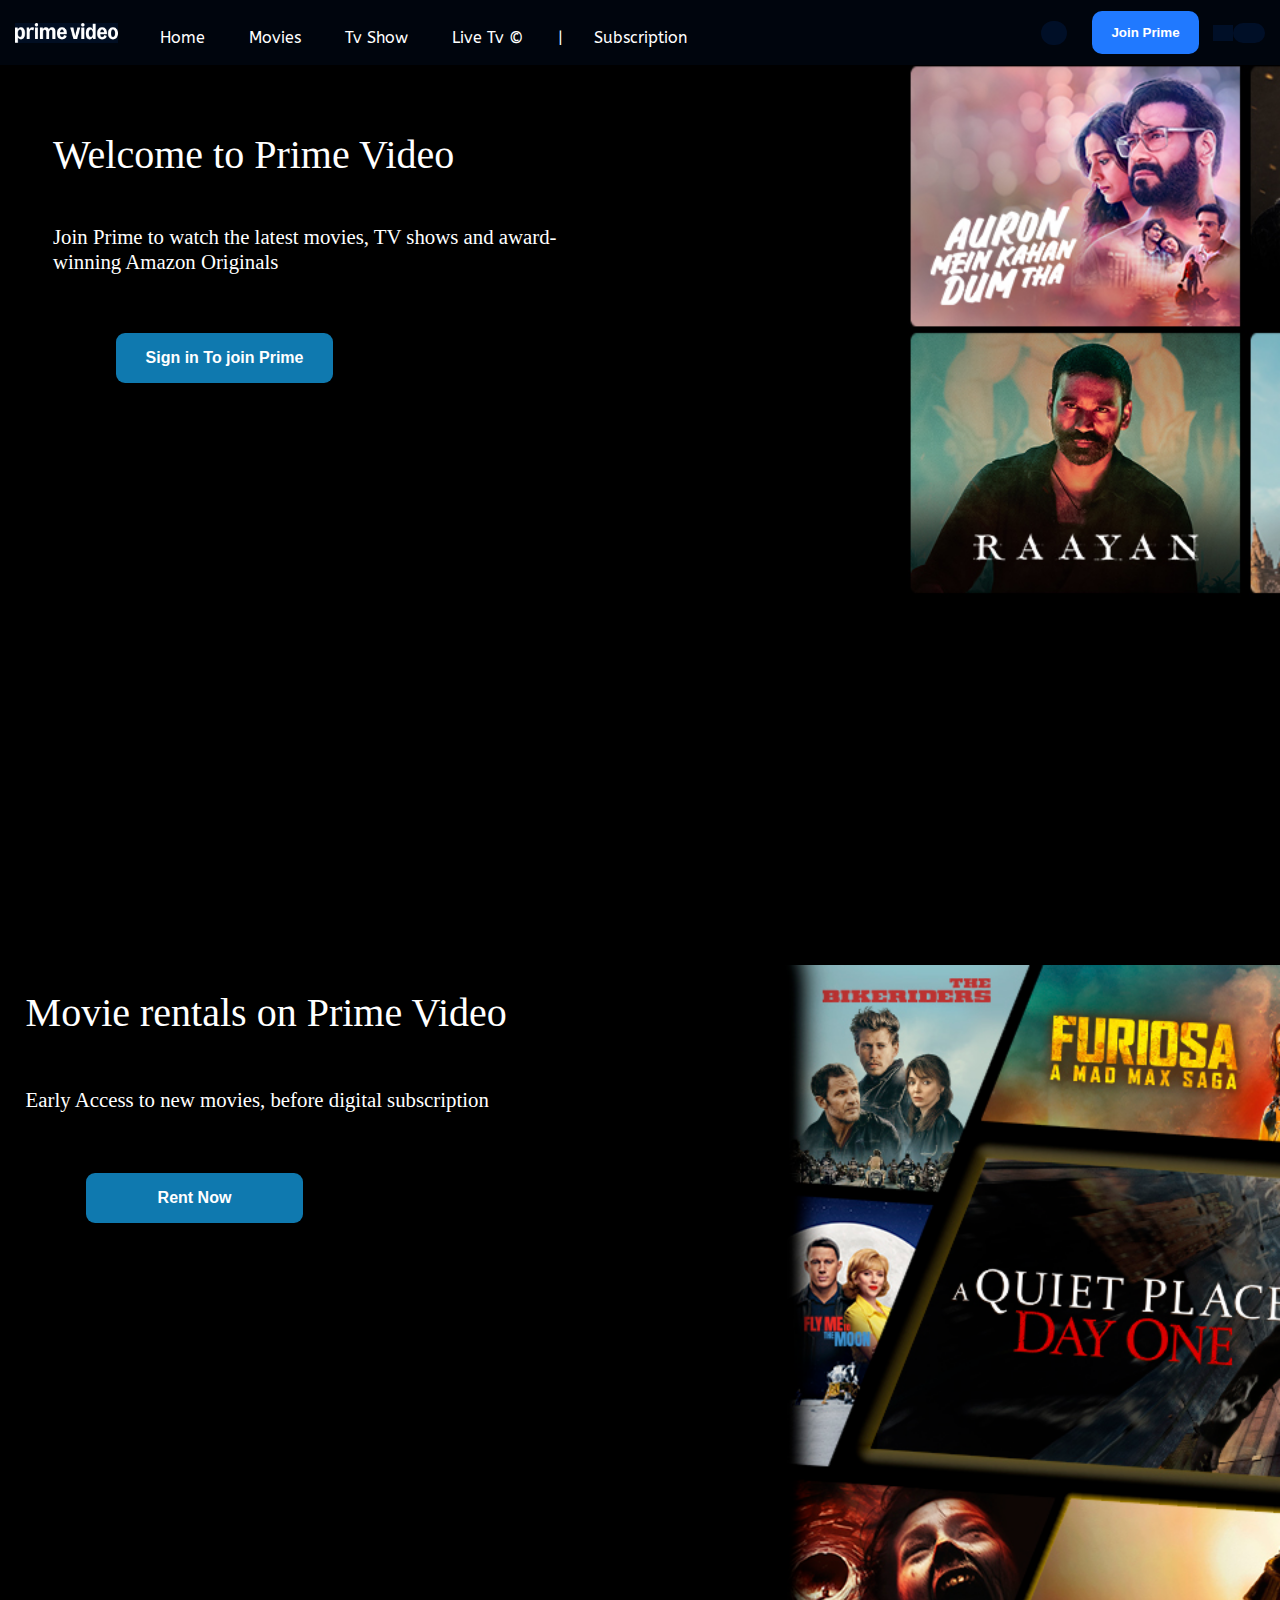
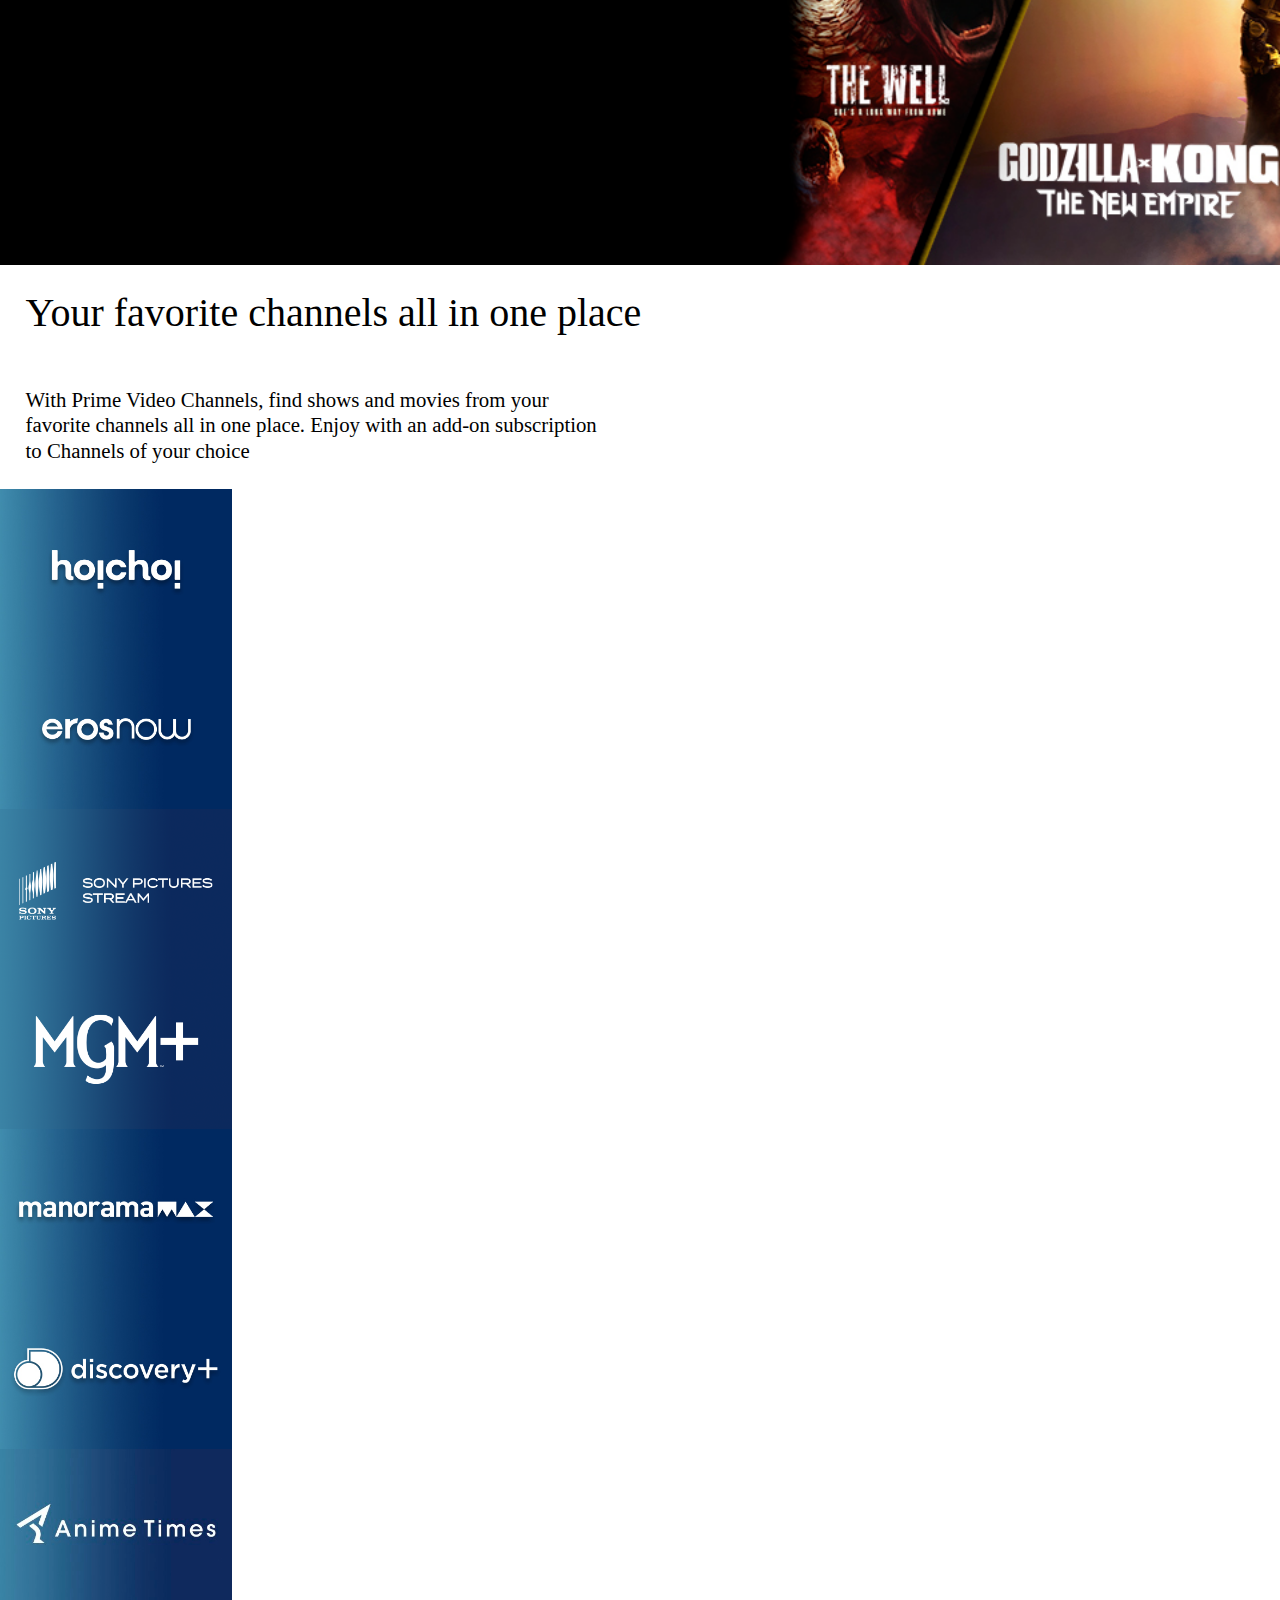
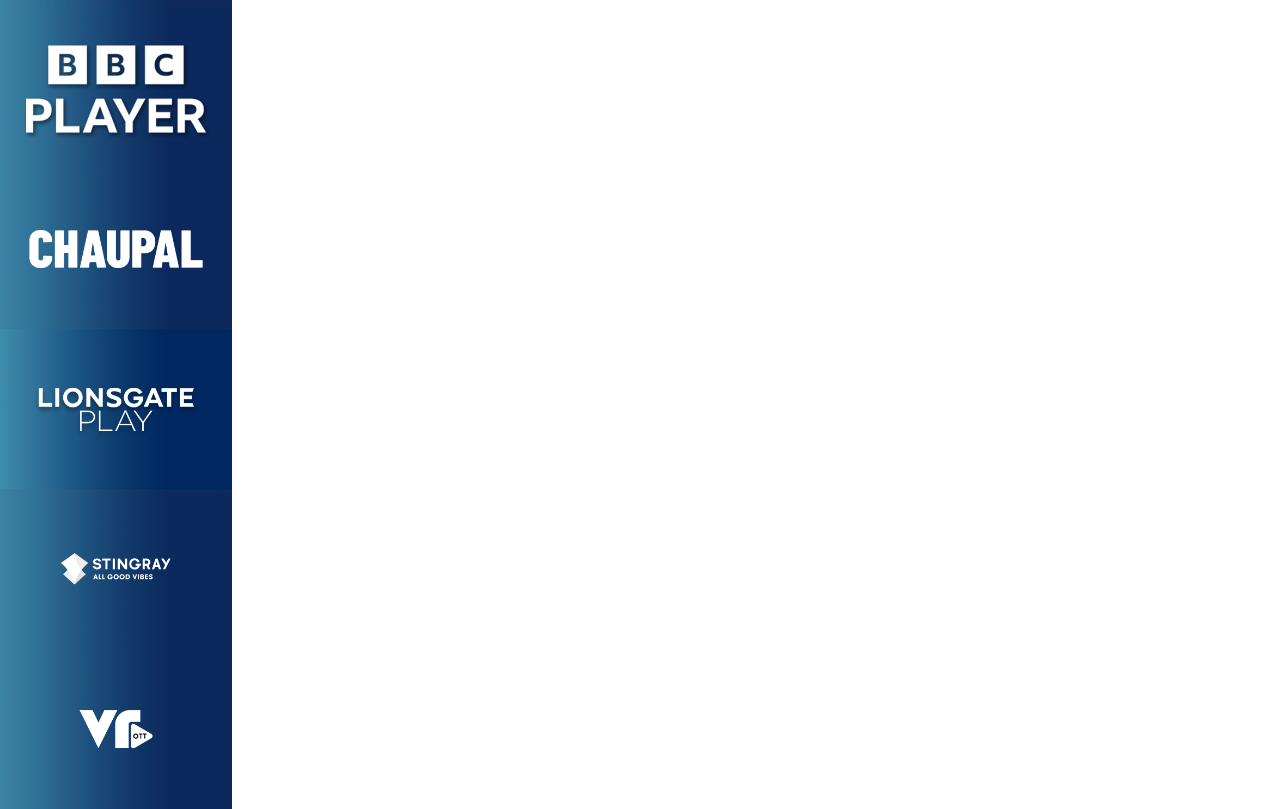
==== amazon prime/img/index.html @ ae7fc52a "11pm" ====
<!DOCTYPE html>
<html lang="en">

<head>
    <meta charset="UTF-8">
    <meta name="viewport" content="width=device-width, initial-scale=1.0">
    <title>Amazon Prime</title>
    <link rel="stylesheet" href="style.css">
    <link href="https://fonts.googleapis.com/css2?family=ABeeZee:ital@0;1&display=swap" rel="stylesheet">
    <link rel="stylesheet" href="https://cdnjs.cloudflare.com/ajax/libs/font-awesome/6.6.0/css/all.min.css"
        integrity="sha512-Kc323vGBEqzTmouAECnVceyQqyqdsSiqLQISBL29aUW4U/M7pSPA/gEUZQqv1cwx4OnYxTxve5UMg5GT6L4JJg=="
        crossorigin="anonymous" referrerpolicy="no-referrer" />
    <link rel="preconnect" href="https://fonts.googleapis.com">
    <link rel="preconnect" href="https://fonts.gstatic.com" crossorigin>
    <link
        href="https://fonts.googleapis.com/css2?family=Roboto:ital,wght@0,100;0,300;0,400;0,500;0,700;0,900;1,100;1,300;1,400;1,500;1,700;1,900&display=swap"
        rel="stylesheet">


</head>

<body>
    <nav id="navbar">
        <img src="logo-min-remaster.png" alt="Amazon Prime">
        <ul style="padding:0; margin-top:30px; margin-left:20px;">
            <li><a href="#">Home </a></li>
            <li><a href="#">Movies</a></li>
            <li><a href="#">Tv Show</a></li>
            <li><a href="#">Live Tv &#169;</a></li><span>|</span><span id="sub">&nbsp;Subscription</span>
        </ul>
        <div id="profile">
            <button id="search"><i class="fa-solid fa-magnifying-glass"></i></button>

        </div>
        <button id="join-prime">Join Prime</button>
        <button id="user"><i class="fa-solid fa-user"></i></button>
        <button id="menu"><i class="fa-solid fa-ellipsis-vertical"></i></button>
    </nav>
    <section id="section-1">
        <div class="content">
            <h1>Welcome to Prime Video</h1>
            <p>Join Prime to watch the latest movies, TV shows and award-winning Amazon Originals</p>
            <button id="sign-in">Sign in To join Prime</button>
        </div>

    </section>
    <section id="section-2">
        <div class="content-1">
            <h1>Movie rentals on Prime Video</h1>
            <p>Early Access to new movies, before digital subscription</p>
            <button id="rent">Rent Now</button>
        </div>

    </section>
    <section id="section-3">
        <h1>Your favorite channels all in one place</h1>
        <p>With Prime Video Channels, find shows and movies from your favorite channels all in one place. Enjoy with an
            add-on subscription to Channels of your choice</p>
        </div id="images">
        <img src="hoichoi-426X2946_V1.jpg" alt="">
        <img src="Erosnow-426X2948_V1.jpg" alt="">
        <img src="426x294.png" alt="">
        <img src="426x294_MGMPLUS.png" alt="">
        <img src="426x294_MANORAMAMAX.jpg" alt="">
        <img src="426x294_Discovery.jpg" alt="">
        <img src="426x294_Anime.jpg" alt="">
        <img src="426x294_BBC_PLAYER.png" alt="">
        <img src="426x294_Chaupal.png" alt="">
        <img src="LionsgatePlay-426X2946_V1.jpg" alt="">
        <img src="Stingray.png" alt="">
        <img src="Vrott.png" alt="">
        </div>

    </section>

</body>

</html>
---- amazon prime/img/style.css ----
* {
    margin: 0;
    padding: 0;
}

@font-face {
    font-family: 'roboto';
    src: url('/Assets/Roboto-Regular.ttf');
}

#navbar {
    display: flex;
    background-color: #00050d;
    height: 65px;
    align-items: center;
    padding: 0px 15px;

}

#navbar ul {
    display: flex;
    text-decoration: none;
    margin: 28px 0px;
    font-family: "ABeeZee", sans-serif;
    background: none;
    width: 100%;
    height: 25%;

}

#navbar ul li a:hover {
    color: black;
    background-color: #ffffff;
    transition-duration: 0.4s;
    list-style-type: none;
    /* padding: 5px 20px; */

}

#navbar ul li {

    list-style-type: none;
    font-family: "ABeeZee", sans-serif;

}

#navbar ul li a {
    display: block;
    color: white;
    padding: 3px 22px;
    border-radius: 10px;
    text-decoration: none;
    font-family: "ABeeZee", sans-serif;
}

#navbar img {
    color: #ffffff;
    background-color: #010e22;
    height: 20px;

}

#navbar span {
    padding: 3px 13px;
    color: white;
    padding-bottom: 25px;
    border-radius: 10px;
}

#sub:hover {
    color: black;
    background-color: white;
    cursor: pointer;

}

#search {
    font-size: 2rem;
    border: none;
    outline: none;
    color: white;
    background-color: #000f27;

}

#search {
    font-size: 1.6rem;
    float: left;
    padding: 12px 13px;
    background-color: #000f27;
    border-radius: 56px;
    margin: 11px;
    color: white;
    border: none;
    outline: none;
}

#search:hover {
    color: #000f27;
    background-color: white;
    transition: 0.5s ease;

}

#join-prime {
    height: 65%;
    width: 12%;
    float: left;
    margin: 14px;
    background-color: rgb(32, 121, 255);
    outline: none;
    border: none;
    border-radius: 10px;
    color: white;
    font-weight: 900;
}

#join-prime:hover {
    background-color: hwb(200 6% 17%);
    color: white;

}

#user {
    font-size: 1.6rem;
    color: white;
    border: none;
    outline: none;
    padding: 8px 10px;
    background-color: #000f27;
}

#user:hover {
    color: #000f27;
    background-color: white;
    border-radius: 40px;

}

#menu {
    padding: 10px 16px;
    color: white;
    background-color: #000f27;
    border: none;
    outline: none;
    border-radius: 18px;
}

#menu:hover {
    color: #000f27;
    background-color: white;
}

/* section 1 */
#section-1 {
    background-image: url('MLP.jpg');
    height: 100vh;
    background-size: cover;
    background-repeat: no-repeat;    
}

#section-1 h1 {
    color: white;
    font-family: 'roboto';
    font-size: 30px;
    font-weight: 400;
    font-style: normal;
    padding: 2%;
    font-size: 2.5rem;
    line-height: 2.8rem;
}
.content{
    width: 90%;
    padding: 45px 30px;
}

#section-1 p{
    color: white;
    padding: 2%;
    font-size: 1.3rem;
    line-height: 1.6rem;
    font-family: 'roboto';
    font-style: normal;
    width: 45%;
}
#sign-in{
    width: 217px;
    height: 50px;
    margin: 35px 86px;
    background-color: #0f79af;
    border-radius: 9px;
    outline: none;
    border: none;
    font-size: 1.0rem;
    color: white;
    font-weight: bolder;
}
#section-2 {
    background-image: url('TVOD_MLP_Right.jpg');
    height: 100vh;
    background-size: cover;
    background-repeat: no-repeat;    
    justify-content: center;
}
#section-2 h1 {
    color: white;
    font-family: 'roboto';
    font-size: 30px;
    font-weight: 400;
    font-style: normal;
    padding: 2%;
    font-size: 2.5rem;
    line-height: 2.8rem;
}
#section-2 p{
    color: white;
    padding: 2%;
    font-size: 1.3rem;
    line-height: 1.6rem;
    font-family: 'roboto';
    font-style: normal;
    width: 45%;
}
#rent{
    width: 217px;
    height: 50px;
    margin: 35px 86px;
    background-color: #0f79af;
    border-radius: 9px;
    outline: none;
    border: none;
    font-size: 1.0rem;
    color: white;
    font-weight: bolder;
}
#section-3{
    height: 60vh;
    
}
#section-3 h1{
    color: black;
    font-family: 'roboto';
    width: fit-content;
    font-size: 30px;
        font-weight: 400;
    font-style: normal;
    padding: 2%;
    font-size: 2.5rem;
    line-height: 2.8rem;
}
#section-3 p{
    color:black;
    padding: 2%;
    font-size: 1.3rem;
    line-height: 1.6rem;
    font-family: 'roboto';
    font-style: normal;
    width: 45%;
    
}
#section-3 div{
    background-color: black;
}
#images{
    display: flex;
    height: 50px;

} 
#section-3 img{
    height: 160px;
    display:block;
    
}
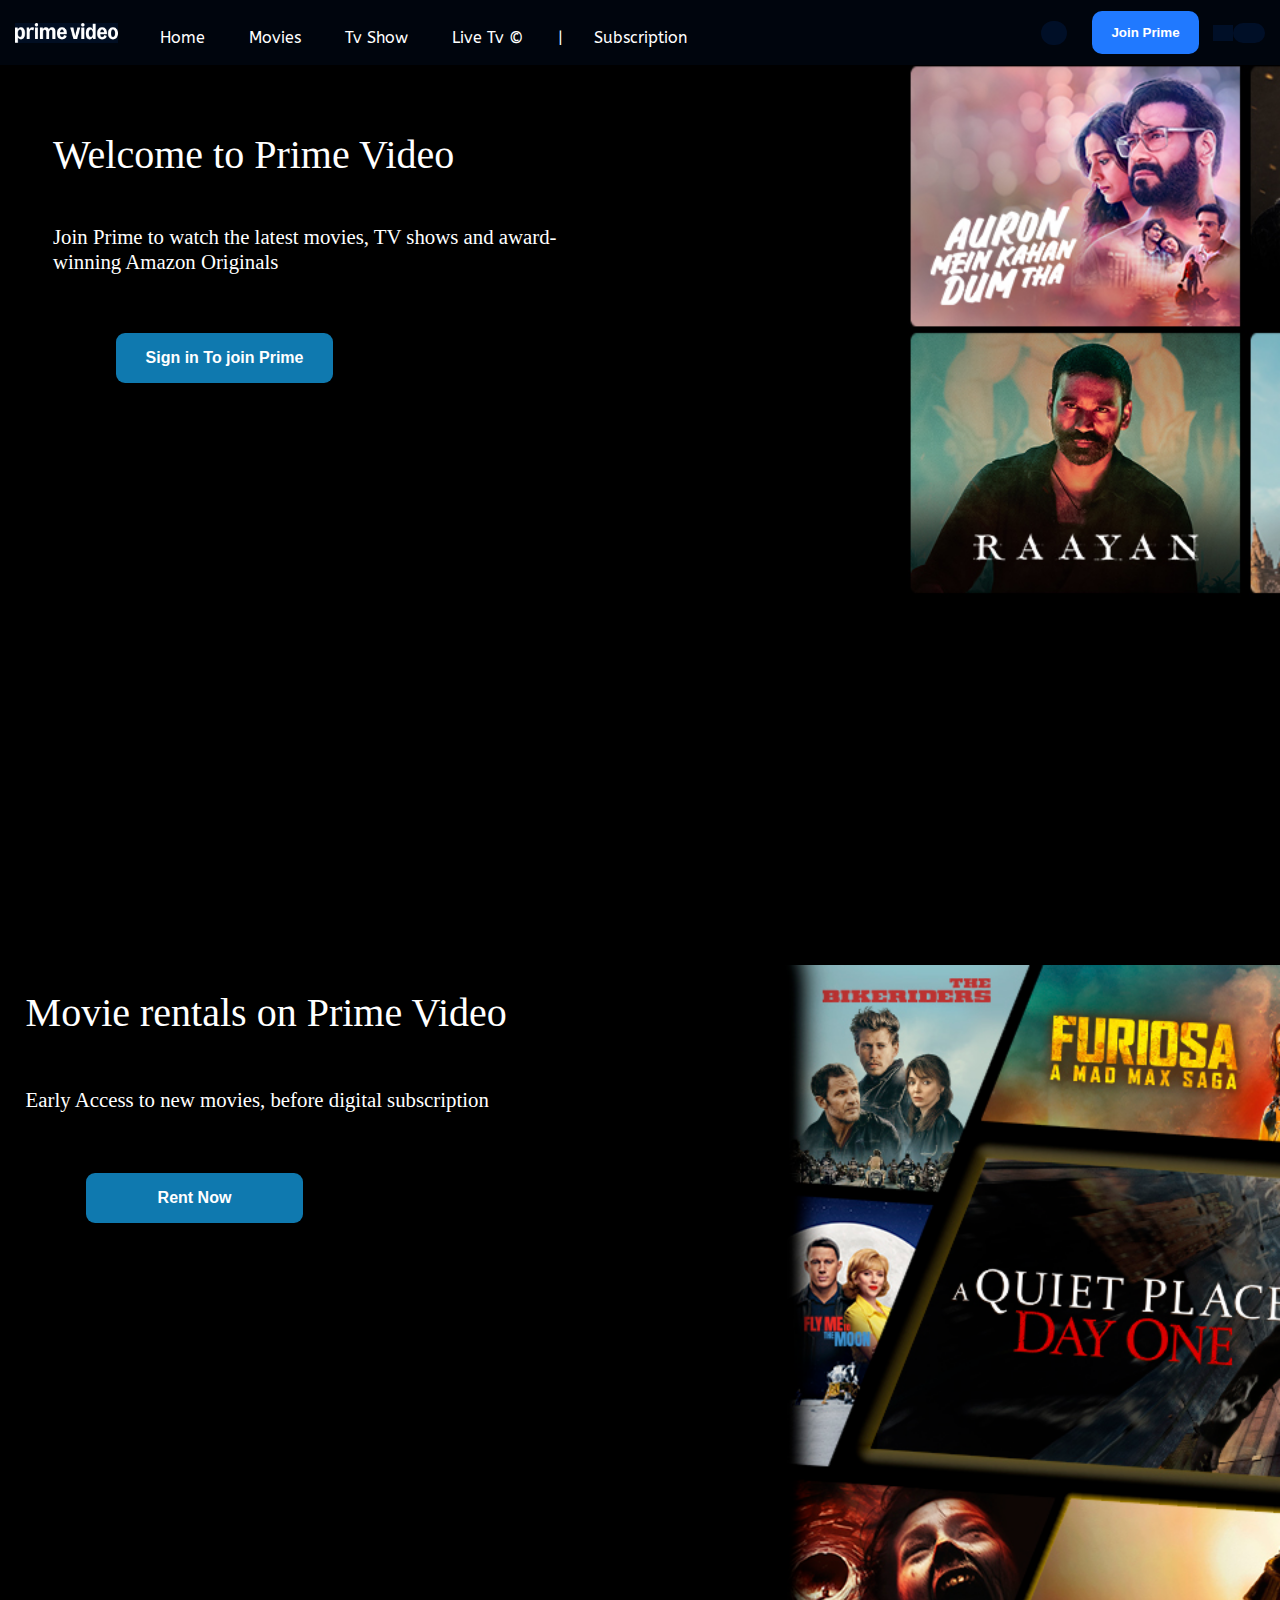
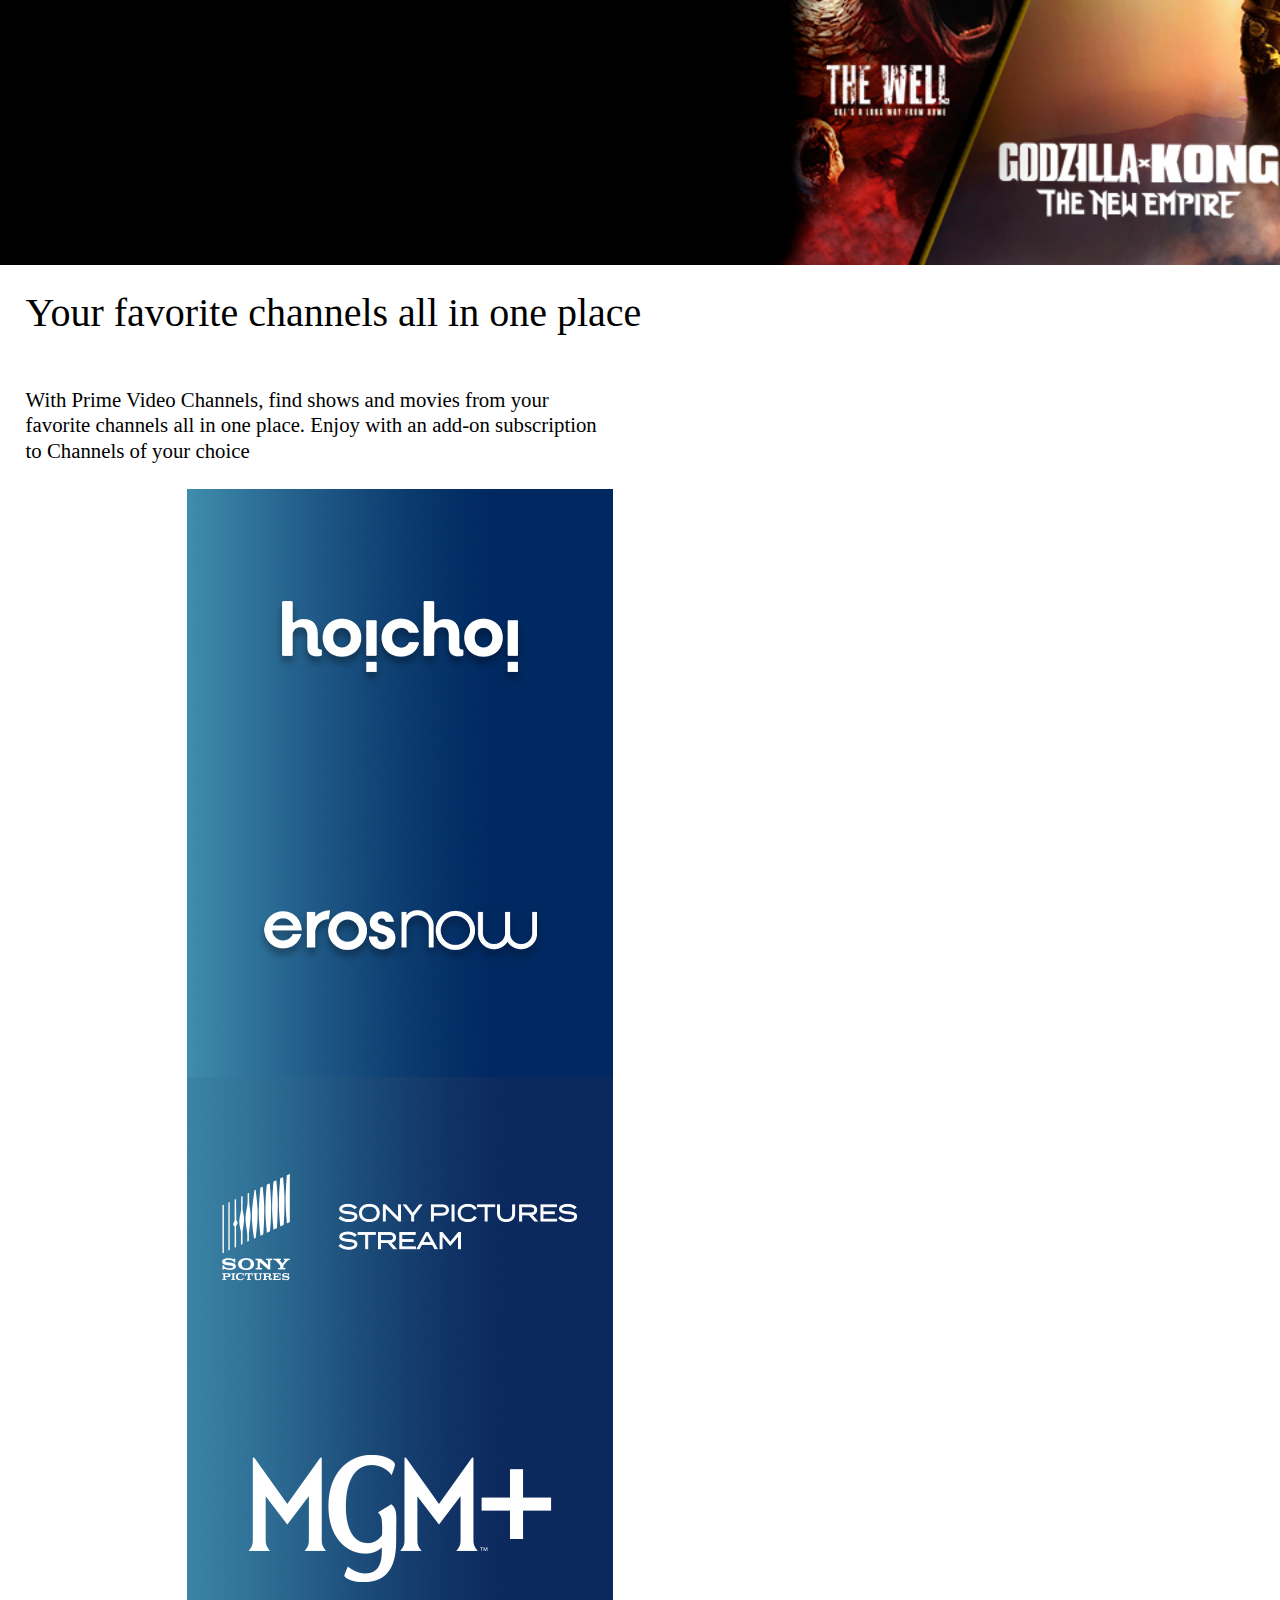
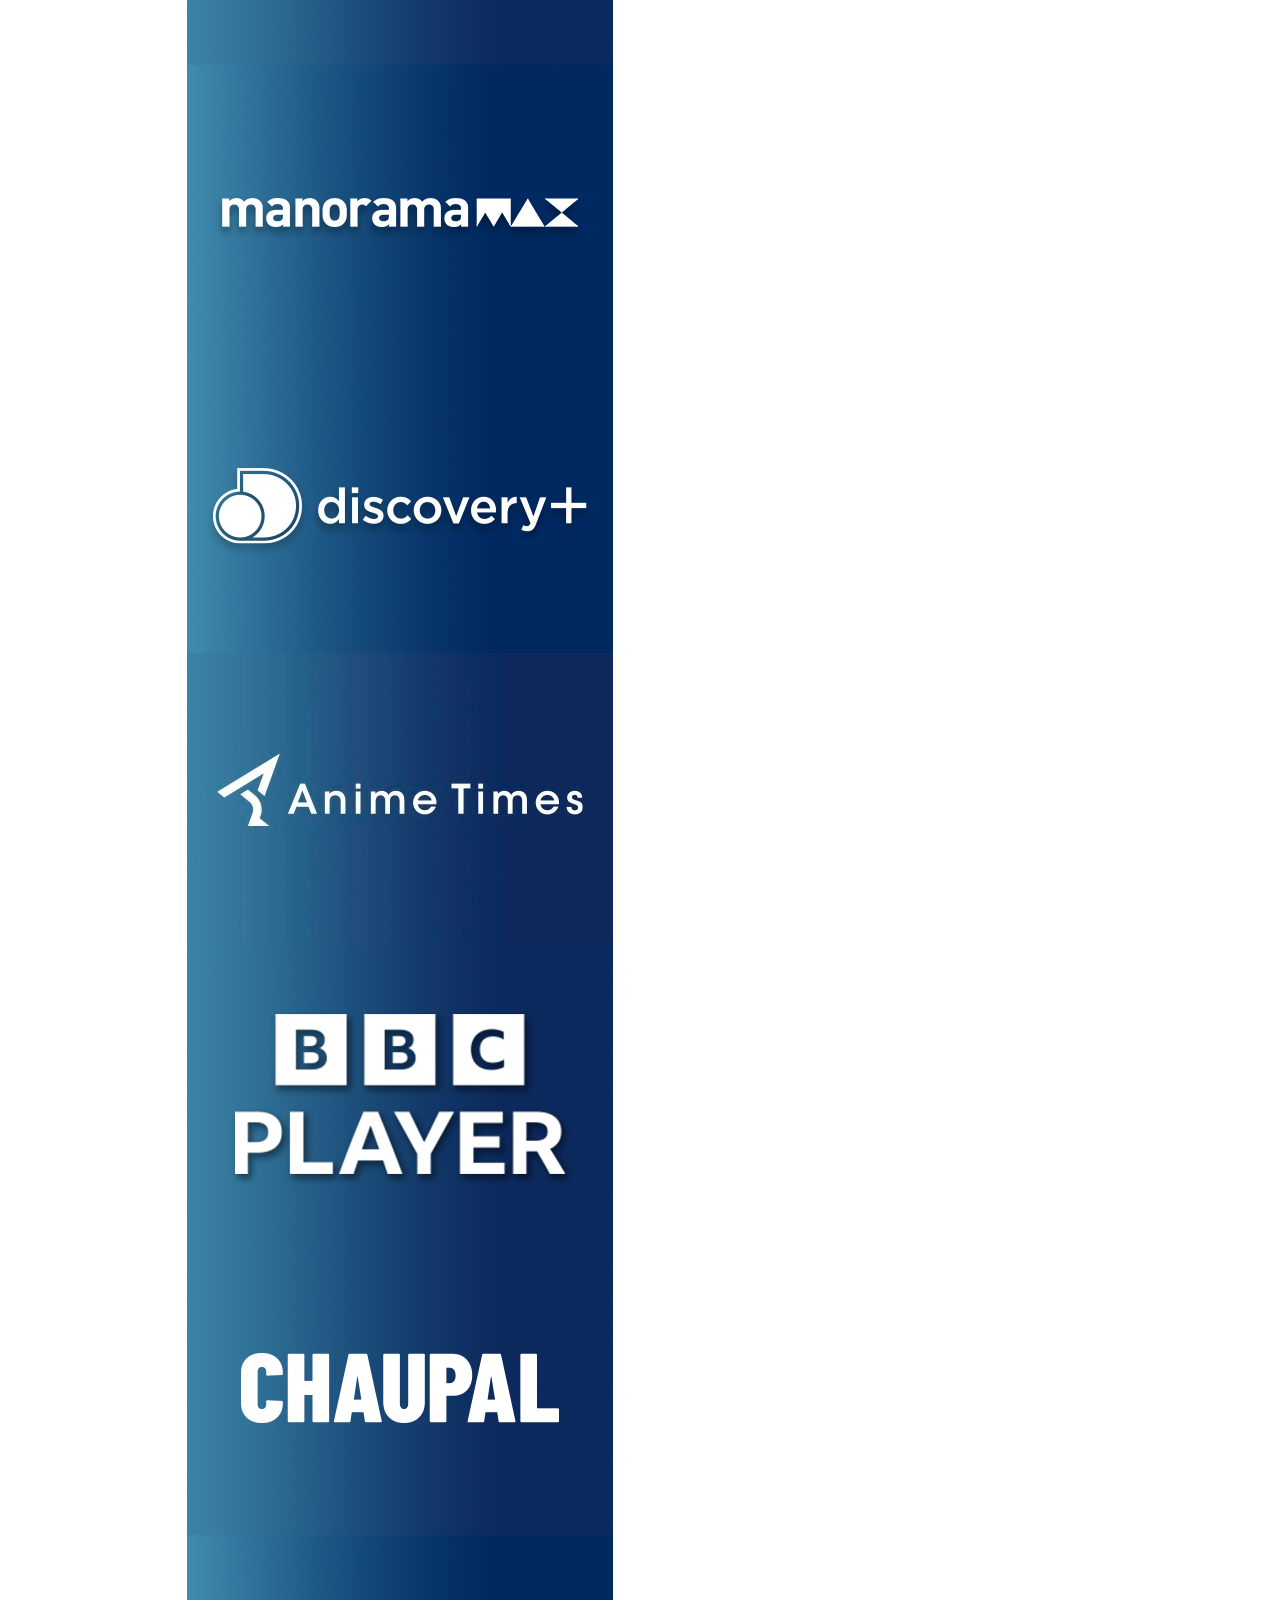
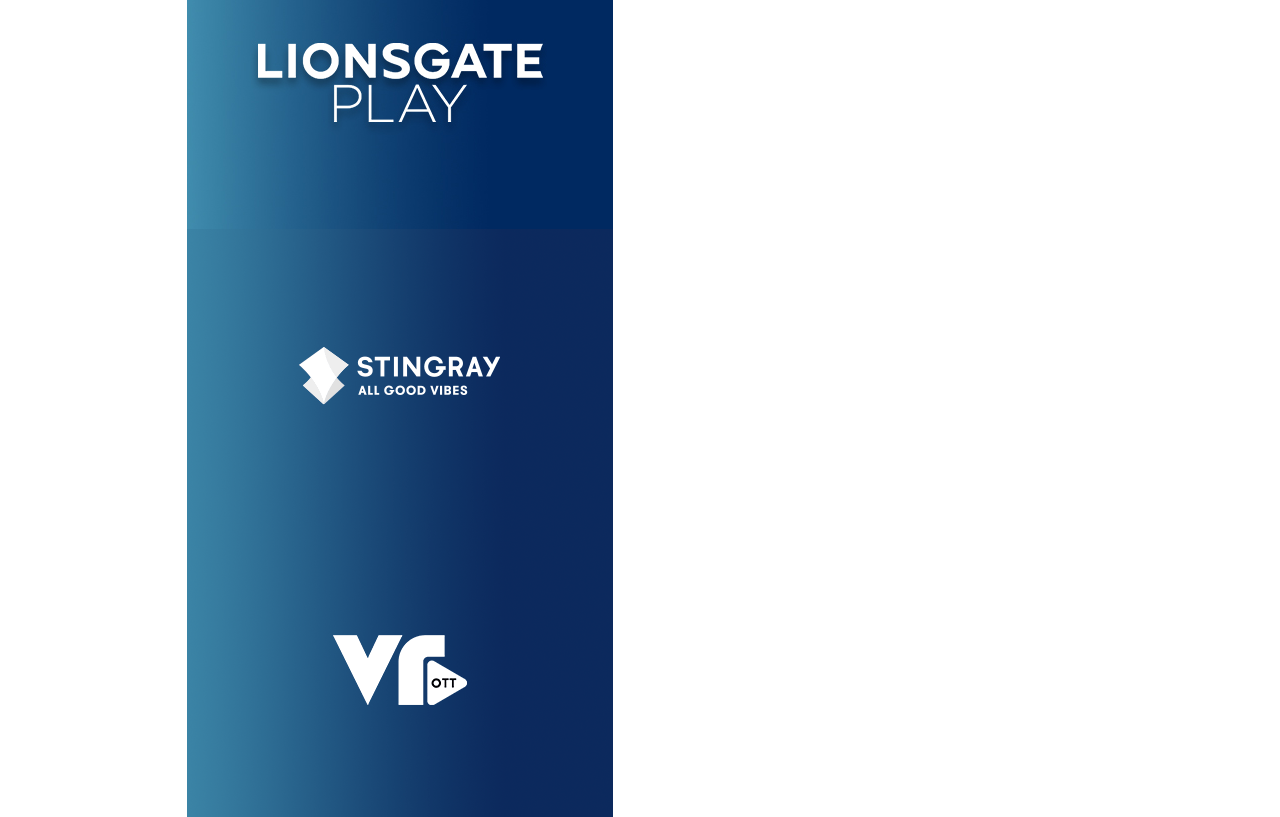
==== commit 0dd91561: "1pm" ====
--- a/amazon prime/img/index.html
+++ b/amazon prime/img/index.html
@@ -2,35 +2,35 @@
 <html lang="en">
 
 <head>
-    <meta charset="UTF-8">
-    <meta name="viewport" content="width=device-width, initial-scale=1.0">
+    <meta charset="UTF-8" />
+    <meta name="viewport" content="width=device-width, initial-scale=1.0" />
     <title>Amazon Prime</title>
-    <link rel="stylesheet" href="style.css">
-    <link href="https://fonts.googleapis.com/css2?family=ABeeZee:ital@0;1&display=swap" rel="stylesheet">
+    <link rel="stylesheet" href="style.css" />
+    <link href="https://fonts.googleapis.com/css2?family=ABeeZee:ital@0;1&display=swap" rel="stylesheet" />
     <link rel="stylesheet" href="https://cdnjs.cloudflare.com/ajax/libs/font-awesome/6.6.0/css/all.min.css"
         integrity="sha512-Kc323vGBEqzTmouAECnVceyQqyqdsSiqLQISBL29aUW4U/M7pSPA/gEUZQqv1cwx4OnYxTxve5UMg5GT6L4JJg=="
         crossorigin="anonymous" referrerpolicy="no-referrer" />
-    <link rel="preconnect" href="https://fonts.googleapis.com">
-    <link rel="preconnect" href="https://fonts.gstatic.com" crossorigin>
+    <link rel="preconnect" href="https://fonts.googleapis.com" />
+    <link rel="preconnect" href="https://fonts.gstatic.com" crossorigin />
     <link
         href="https://fonts.googleapis.com/css2?family=Roboto:ital,wght@0,100;0,300;0,400;0,500;0,700;0,900;1,100;1,300;1,400;1,500;1,700;1,900&display=swap"
-        rel="stylesheet">
-
-
+        rel="stylesheet" />
 </head>
 
 <body>
     <nav id="navbar">
-        <img src="logo-min-remaster.png" alt="Amazon Prime">
-        <ul style="padding:0; margin-top:30px; margin-left:20px;">
+        <img src="logo-min-remaster.png" alt="Amazon Prime" />
+        <ul style="padding: 0; margin-top: 30px; margin-left: 20px">
             <li><a href="#">Home </a></li>
             <li><a href="#">Movies</a></li>
             <li><a href="#">Tv Show</a></li>
-            <li><a href="#">Live Tv &#169;</a></li><span>|</span><span id="sub">&nbsp;Subscription</span>
+            <li><a href="#">Live Tv &#169;</a></li>
+            <span>|</span><span id="sub">&nbsp;Subscription</span>
         </ul>
         <div id="profile">
-            <button id="search"><i class="fa-solid fa-magnifying-glass"></i></button>
-
+            <button id="search">
+                <i class="fa-solid fa-magnifying-glass"></i>
+            </button>
         </div>
         <button id="join-prime">Join Prime</button>
         <button id="user"><i class="fa-solid fa-user"></i></button>
@@ -39,10 +39,12 @@
     <section id="section-1">
         <div class="content">
             <h1>Welcome to Prime Video</h1>
-            <p>Join Prime to watch the latest movies, TV shows and award-winning Amazon Originals</p>
+            <p>
+                Join Prime to watch the latest movies, TV shows and award-winning
+                Amazon Originals
+            </p>
             <button id="sign-in">Sign in To join Prime</button>
         </div>
-
     </section>
     <section id="section-2">
         <div class="content-1">
@@ -50,29 +52,33 @@
             <p>Early Access to new movies, before digital subscription</p>
             <button id="rent">Rent Now</button>
         </div>
-
     </section>
-    <section id="section-3">
-        <h1>Your favorite channels all in one place</h1>
-        <p>With Prime Video Channels, find shows and movies from your favorite channels all in one place. Enjoy with an
-            add-on subscription to Channels of your choice</p>
-        </div id="images">
-        <img src="hoichoi-426X2946_V1.jpg" alt="">
-        <img src="Erosnow-426X2948_V1.jpg" alt="">
-        <img src="426x294.png" alt="">
-        <img src="426x294_MGMPLUS.png" alt="">
-        <img src="426x294_MANORAMAMAX.jpg" alt="">
-        <img src="426x294_Discovery.jpg" alt="">
-        <img src="426x294_Anime.jpg" alt="">
-        <img src="426x294_BBC_PLAYER.png" alt="">
-        <img src="426x294_Chaupal.png" alt="">
-        <img src="LionsgatePlay-426X2946_V1.jpg" alt="">
-        <img src="Stingray.png" alt="">
-        <img src="Vrott.png" alt="">
-        </div>
-
-    </section>
-
+    <div class="div-3">
+        <section id="section-3">
+            <div>
+                <h1>Your favorite channels all in one place</h1>
+                <p>
+                    With Prime Video Channels, find shows and movies from your favorite
+                    channels all in one place. Enjoy with an add-on subscription to Channels
+                    of your choice
+                </p>
+            </div>
+            <div class="images">
+                <img src="hoichoi-426X2946_V1.jpg" alt="" />
+                <img src="Erosnow-426X2948_V1.jpg" alt="" />
+                <img src="426x294.png" alt="" />
+                <img src="426x294_MGMPLUS.png" alt="" />
+                <img src="426x294_MANORAMAMAX.jpg" alt="" />
+                <img src="426x294_Discovery.jpg" alt="" />
+                <img src="426x294_Anime.jpg" alt="" />
+                <img src="426x294_BBC_PLAYER.png" alt="" />
+                <img src="426x294_Chaupal.png" alt="" />
+                <img src="LionsgatePlay-426X2946_V1.jpg" alt="" />
+                <img src="Stingray.png" alt="" />
+                <img src="Vrott.png" alt="" />
+            </div>
+        </section>
+    </div>
 </body>
 
 </html>--- a/amazon prime/img/style.css
+++ b/amazon prime/img/style.css
@@ -258,16 +258,15 @@
     width: 45%;
     
 }
-#section-3 div{
-    background-color: black;
-}
-#images{
-    display: flex;
-    height: 50px;
-
+#div-3{
+    display: flex;
+}
+
+div .images{
+    max-width: 800px;
+    display: flex;
+    flex-flow: row wrap;
+    justify-content: space-around;
+    justify-items: flex-start;
 } 
-#section-3 img{
-    height: 160px;
-    display:block;
-    
-}+
